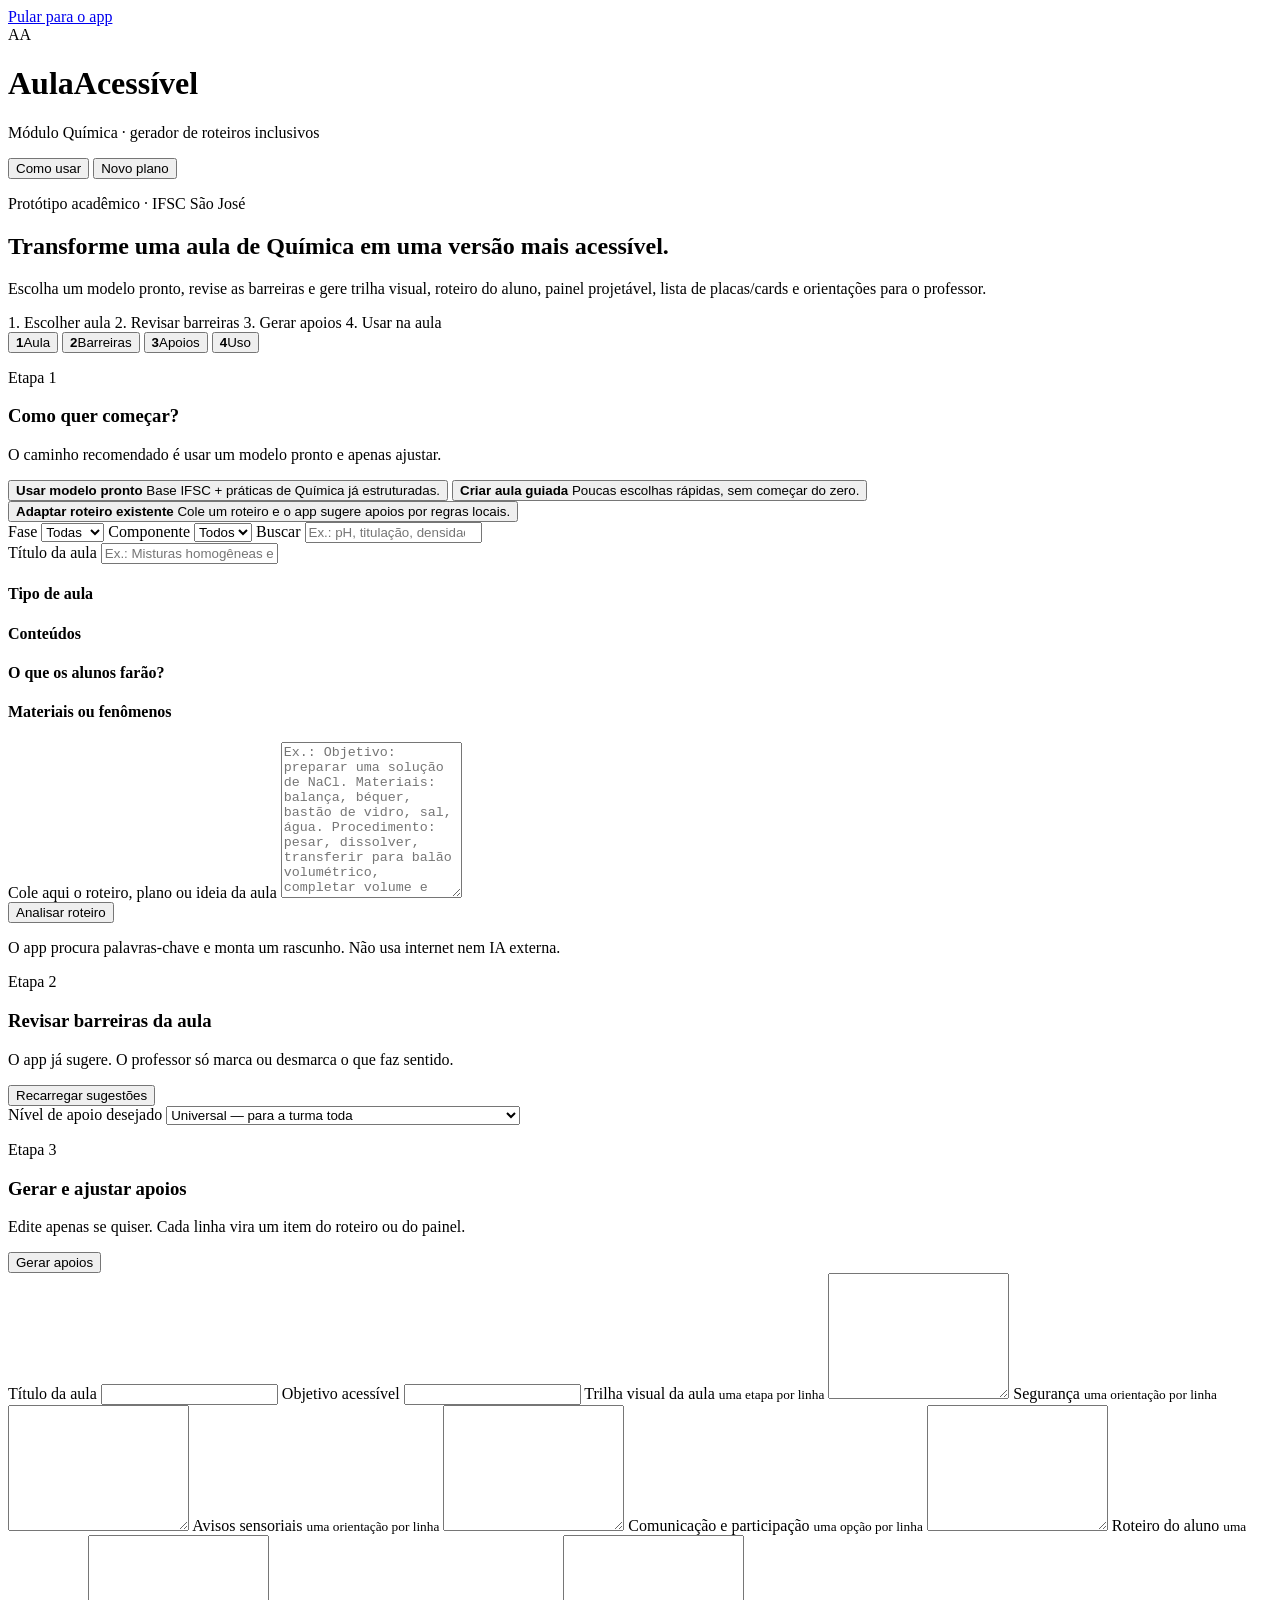
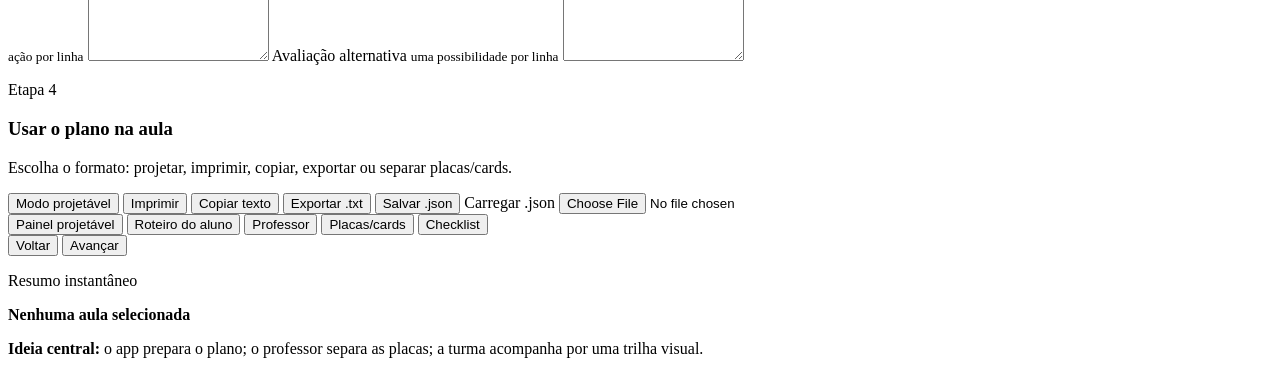
==== index.html @ d6852df8 "Add files via upload" ====
<!doctype html>
<html lang="pt-BR">
<head>
  <meta charset="utf-8" />
  <meta name="viewport" content="width=device-width, initial-scale=1" />
  <meta name="theme-color" content="#0f3d57" />
  <title>AulaAcessível — Módulo Química</title>
  <link rel="manifest" href="manifest.json" />
  <link rel="icon" href="assets/icon.svg" type="image/svg+xml" />
  <link rel="stylesheet" href="styles.css" />
</head>
<body>
  <a class="skip-link" href="#app">Pular para o app</a>
  <header class="topbar">
    <div class="brand">
      <div class="brand-mark" aria-hidden="true">AA</div>
      <div>
        <h1>AulaAcessível</h1>
        <p>Módulo Química · gerador de roteiros inclusivos</p>
      </div>
    </div>
    <div class="top-actions">
      <button class="ghost" id="btnHelp" type="button">Como usar</button>
      <button class="ghost" id="btnReset" type="button">Novo plano</button>
    </div>
  </header>

  <main id="app" class="app-shell">
    <section class="hero" aria-labelledby="hero-title">
      <div>
        <p class="eyebrow">Protótipo acadêmico · IFSC São José</p>
        <h2 id="hero-title">Transforme uma aula de Química em uma versão mais acessível.</h2>
        <p class="hero-text">Escolha um modelo pronto, revise as barreiras e gere trilha visual, roteiro do aluno, painel projetável, lista de placas/cards e orientações para o professor.</p>
      </div>
      <div class="hero-card" aria-label="Fluxo do app">
        <span>1. Escolher aula</span>
        <span>2. Revisar barreiras</span>
        <span>3. Gerar apoios</span>
        <span>4. Usar na aula</span>
      </div>
    </section>

    <nav class="steps" aria-label="Etapas do planejamento">
      <button class="step active" data-step="1" type="button"><b>1</b><span>Aula</span></button>
      <button class="step" data-step="2" type="button"><b>2</b><span>Barreiras</span></button>
      <button class="step" data-step="3" type="button"><b>3</b><span>Apoios</span></button>
      <button class="step" data-step="4" type="button"><b>4</b><span>Uso</span></button>
    </nav>

    <div class="workspace">
      <section class="stage-panel" aria-live="polite">
        <div class="stage visible" id="stage1">
          <div class="section-title">
            <div>
              <p class="eyebrow">Etapa 1</p>
              <h3>Como quer começar?</h3>
              <p>O caminho recomendado é usar um modelo pronto e apenas ajustar.</p>
            </div>
          </div>

          <div class="mode-grid" role="tablist" aria-label="Modos de criação">
            <button class="mode-card active" data-mode="model" type="button">
              <strong>Usar modelo pronto</strong>
              <span>Base IFSC + práticas de Química já estruturadas.</span>
            </button>
            <button class="mode-card" data-mode="guided" type="button">
              <strong>Criar aula guiada</strong>
              <span>Poucas escolhas rápidas, sem começar do zero.</span>
            </button>
            <button class="mode-card" data-mode="adapt" type="button">
              <strong>Adaptar roteiro existente</strong>
              <span>Cole um roteiro e o app sugere apoios por regras locais.</span>
            </button>
          </div>

          <div class="mode-panel show" id="mode-model">
            <div class="filters">
              <label>Fase
                <select id="filterPhase">
                  <option value="all">Todas</option>
                  <option value="1">Fase 1</option>
                  <option value="2">Fase 2</option>
                  <option value="3">Fase 3</option>
                  <option value="4">Fase 4</option>
                  <option value="5">Fase 5</option>
                  <option value="6">Fase 6</option>
                </select>
              </label>
              <label>Componente
                <select id="filterComponent">
                  <option value="all">Todos</option>
                </select>
              </label>
              <label>Buscar
                <input id="searchModel" type="search" placeholder="Ex.: pH, titulação, densidade..." />
              </label>
            </div>
            <div class="model-grid" id="modelGrid" aria-label="Modelos prontos"></div>
          </div>

          <div class="mode-panel" id="mode-guided">
            <div class="guided-layout">
              <label class="full">Título da aula
                <input id="guidedTitle" type="text" placeholder="Ex.: Misturas homogêneas e heterogêneas" />
              </label>
              <div>
                <h4>Tipo de aula</h4>
                <div class="chip-box" id="guidedTypes"></div>
              </div>
              <div>
                <h4>Conteúdos</h4>
                <div class="chip-box" id="guidedContents"></div>
              </div>
              <div>
                <h4>O que os alunos farão?</h4>
                <div class="chip-box" id="guidedActions"></div>
              </div>
              <div>
                <h4>Materiais ou fenômenos</h4>
                <div class="chip-box" id="guidedMaterials"></div>
              </div>
            </div>
          </div>

          <div class="mode-panel" id="mode-adapt">
            <label class="full">Cole aqui o roteiro, plano ou ideia da aula
              <textarea id="adaptText" rows="10" placeholder="Ex.: Objetivo: preparar uma solução de NaCl. Materiais: balança, béquer, bastão de vidro, sal, água. Procedimento: pesar, dissolver, transferir para balão volumétrico, completar volume e homogeneizar."></textarea>
            </label>
            <div class="adapt-actions">
              <button class="primary" id="btnAnalyzeText" type="button">Analisar roteiro</button>
              <p>O app procura palavras-chave e monta um rascunho. Não usa internet nem IA externa.</p>
            </div>
          </div>
        </div>

        <div class="stage" id="stage2">
          <div class="section-title">
            <div>
              <p class="eyebrow">Etapa 2</p>
              <h3>Revisar barreiras da aula</h3>
              <p>O app já sugere. O professor só marca ou desmarca o que faz sentido.</p>
            </div>
            <button class="ghost" id="btnAutoBarriers" type="button">Recarregar sugestões</button>
          </div>

          <div class="support-level">
            <label>Nível de apoio desejado
              <select id="supportLevel">
                <option value="universal">Universal — para a turma toda</option>
                <option value="moderado">Moderado — turma + alunos com necessidade de apoio</option>
                <option value="intenso">Intenso — mais previsibilidade e comunicação</option>
              </select>
            </label>
          </div>

          <div class="barrier-grid" id="barrierGrid"></div>
        </div>

        <div class="stage" id="stage3">
          <div class="section-title">
            <div>
              <p class="eyebrow">Etapa 3</p>
              <h3>Gerar e ajustar apoios</h3>
              <p>Edite apenas se quiser. Cada linha vira um item do roteiro ou do painel.</p>
            </div>
            <button class="primary" id="btnGenerate" type="button">Gerar apoios</button>
          </div>

          <div class="editor-grid">
            <label>Título da aula
              <input id="planTitle" type="text" />
            </label>
            <label>Objetivo acessível
              <input id="planGoal" type="text" />
            </label>
            <label>Trilha visual da aula <small>uma etapa por linha</small>
              <textarea id="editTrail" rows="8"></textarea>
            </label>
            <label>Segurança <small>uma orientação por linha</small>
              <textarea id="editSafety" rows="8"></textarea>
            </label>
            <label>Avisos sensoriais <small>uma orientação por linha</small>
              <textarea id="editSensory" rows="8"></textarea>
            </label>
            <label>Comunicação e participação <small>uma opção por linha</small>
              <textarea id="editCommunication" rows="8"></textarea>
            </label>
            <label>Roteiro do aluno <small>uma ação por linha</small>
              <textarea id="editStudent" rows="8"></textarea>
            </label>
            <label>Avaliação alternativa <small>uma possibilidade por linha</small>
              <textarea id="editAssessment" rows="8"></textarea>
            </label>
          </div>
        </div>

        <div class="stage" id="stage4">
          <div class="section-title">
            <div>
              <p class="eyebrow">Etapa 4</p>
              <h3>Usar o plano na aula</h3>
              <p>Escolha o formato: projetar, imprimir, copiar, exportar ou separar placas/cards.</p>
            </div>
          </div>

          <div class="use-actions">
            <button class="primary" id="btnProject" type="button">Modo projetável</button>
            <button class="ghost" id="btnPrint" type="button">Imprimir</button>
            <button class="ghost" id="btnCopy" type="button">Copiar texto</button>
            <button class="ghost" id="btnExportTxt" type="button">Exportar .txt</button>
            <button class="ghost" id="btnSaveJson" type="button">Salvar .json</button>
            <label class="file-label">Carregar .json
              <input id="loadJson" type="file" accept="application/json" />
            </label>
          </div>

          <div class="tabs" role="tablist" aria-label="Saídas do plano">
            <button class="tab active" data-tab="panel" type="button">Painel projetável</button>
            <button class="tab" data-tab="student" type="button">Roteiro do aluno</button>
            <button class="tab" data-tab="teacher" type="button">Professor</button>
            <button class="tab" data-tab="cards" type="button">Placas/cards</button>
            <button class="tab" data-tab="checklist" type="button">Checklist</button>
          </div>

          <article class="output" id="outputArea"></article>
        </div>

        <div class="nav-buttons">
          <button class="ghost" id="btnPrev" type="button">Voltar</button>
          <button class="primary" id="btnNext" type="button">Avançar</button>
        </div>
      </section>

      <aside class="summary-card" aria-label="Resumo do plano">
        <div class="summary-top">
          <p class="eyebrow">Resumo instantâneo</p>
          <strong id="summaryTitle">Nenhuma aula selecionada</strong>
        </div>
        <dl id="summaryList"></dl>
        <div class="mini-note">
          <b>Ideia central:</b> o app prepara o plano; o professor separa as placas; a turma acompanha por uma trilha visual.
        </div>
      </aside>
    </div>
  </main>

  <dialog id="helpDialog" class="help-dialog">
    <div class="dialog-head">
      <h3>Como usar em 2 minutos</h3>
      <button class="icon-btn" id="btnCloseHelp" type="button" aria-label="Fechar">×</button>
    </div>
    <ol class="help-list">
      <li><b>Escolha um modelo pronto.</b> Comece por uma aula da Biblioteca IFSC.</li>
      <li><b>Revise as barreiras.</b> O app já sugere; marque/desmarque.</li>
      <li><b>Gere apoios.</b> O app monta trilha, segurança, sensorial, comunicação e avaliação.</li>
      <li><b>Use na aula.</b> Projete o painel ou imprima. Separe apenas as placas/cards indicadas.</li>
    </ol>
    <p class="soft-box">Não é para o professor preencher tudo. É para escolher uma aula e revisar rapidamente.</p>
  </dialog>

  <dialog id="projectDialog" class="project-dialog">
    <div class="project-toolbar">
      <button class="ghost" id="btnPrevStage" type="button">Etapa anterior</button>
      <button class="primary" id="btnNextStage" type="button">Próxima etapa</button>
      <button class="ghost" id="btnCloseProject" type="button">Sair</button>
    </div>
    <div id="projectView" class="project-view"></div>
  </dialog>

  <div class="toast" id="toast" role="status" aria-live="polite"></div>

  <script src="app.js"></script>
</body>
</html>
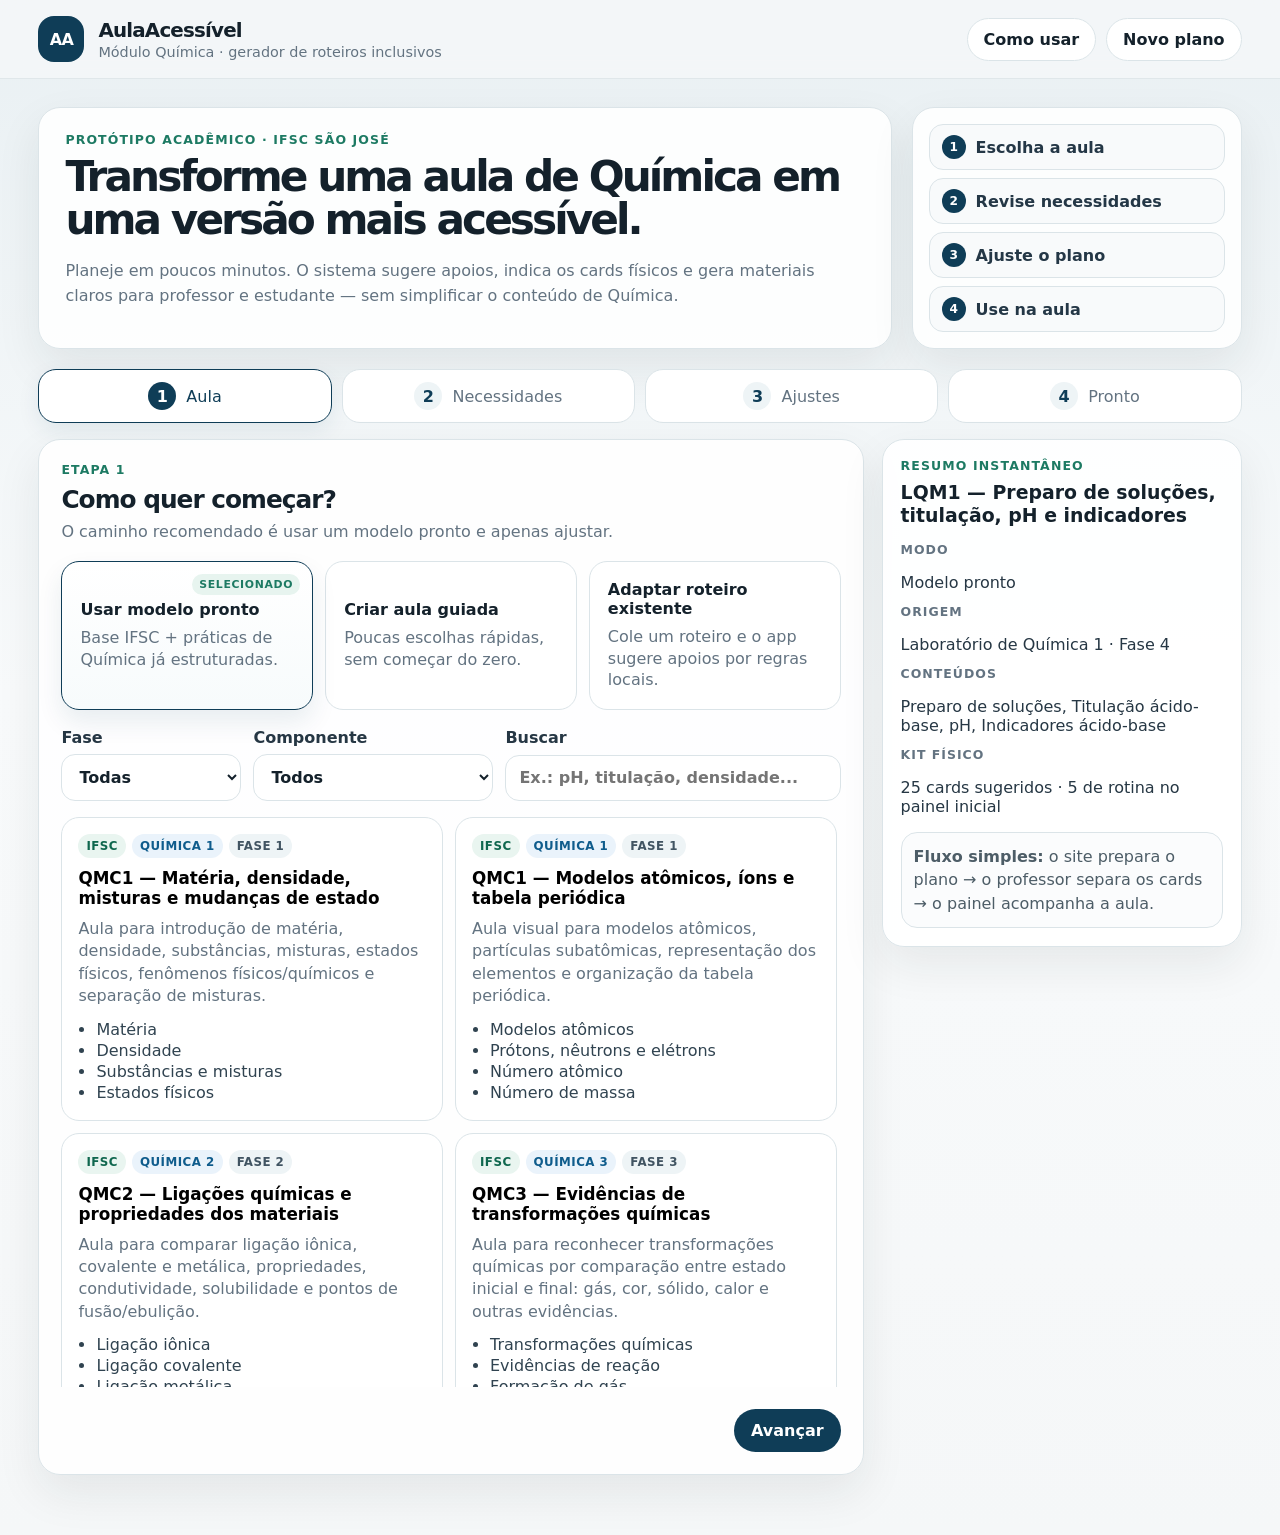
==== commit 656716bf: "Add files via upload" ====
--- a/index.html
+++ b/index.html
@@ -30,21 +30,21 @@
       <div>
         <p class="eyebrow">Protótipo acadêmico · IFSC São José</p>
         <h2 id="hero-title">Transforme uma aula de Química em uma versão mais acessível.</h2>
-        <p class="hero-text">Escolha um modelo pronto, revise as barreiras e gere trilha visual, roteiro do aluno, painel projetável, lista de placas/cards e orientações para o professor.</p>
+        <p class="hero-text">Planeje em poucos minutos. O sistema sugere apoios, indica os cards físicos e gera materiais claros para professor e estudante — sem simplificar o conteúdo de Química.</p>
       </div>
       <div class="hero-card" aria-label="Fluxo do app">
-        <span>1. Escolher aula</span>
-        <span>2. Revisar barreiras</span>
-        <span>3. Gerar apoios</span>
-        <span>4. Usar na aula</span>
+        <span><b>1</b> Escolha a aula</span>
+        <span><b>2</b> Revise necessidades</span>
+        <span><b>3</b> Ajuste o plano</span>
+        <span><b>4</b> Use na aula</span>
       </div>
     </section>
 
     <nav class="steps" aria-label="Etapas do planejamento">
       <button class="step active" data-step="1" type="button"><b>1</b><span>Aula</span></button>
-      <button class="step" data-step="2" type="button"><b>2</b><span>Barreiras</span></button>
-      <button class="step" data-step="3" type="button"><b>3</b><span>Apoios</span></button>
-      <button class="step" data-step="4" type="button"><b>4</b><span>Uso</span></button>
+      <button class="step" data-step="2" type="button"><b>2</b><span>Necessidades</span></button>
+      <button class="step" data-step="3" type="button"><b>3</b><span>Ajustes</span></button>
+      <button class="step" data-step="4" type="button"><b>4</b><span>Pronto</span></button>
     </nav>
 
     <div class="workspace">
@@ -137,8 +137,8 @@
           <div class="section-title">
             <div>
               <p class="eyebrow">Etapa 2</p>
-              <h3>Revisar barreiras da aula</h3>
-              <p>O app já sugere. O professor só marca ou desmarca o que faz sentido.</p>
+              <h3>O que pode dificultar esta aula?</h3>
+              <p>As sugestões já vêm marcadas. Revise somente o que fizer sentido para sua turma.</p>
             </div>
             <button class="ghost" id="btnAutoBarriers" type="button">Recarregar sugestões</button>
           </div>
@@ -160,37 +160,51 @@
           <div class="section-title">
             <div>
               <p class="eyebrow">Etapa 3</p>
-              <h3>Gerar e ajustar apoios</h3>
-              <p>Edite apenas se quiser. Cada linha vira um item do roteiro ou do painel.</p>
+              <h3>Revise o plano gerado</h3>
+              <p>O essencial já está pronto. Abra apenas as partes que quiser modificar.</p>
             </div>
             <button class="primary" id="btnGenerate" type="button">Gerar apoios</button>
           </div>
 
-          <div class="editor-grid">
+          <div class="editor-core">
             <label>Título da aula
               <input id="planTitle" type="text" />
             </label>
-            <label>Objetivo acessível
+            <label>Objetivo de aprendizagem
               <input id="planGoal" type="text" />
             </label>
-            <label>Trilha visual da aula <small>uma etapa por linha</small>
-              <textarea id="editTrail" rows="8"></textarea>
-            </label>
-            <label>Segurança <small>uma orientação por linha</small>
-              <textarea id="editSafety" rows="8"></textarea>
-            </label>
-            <label>Avisos sensoriais <small>uma orientação por linha</small>
-              <textarea id="editSensory" rows="8"></textarea>
-            </label>
-            <label>Comunicação e participação <small>uma opção por linha</small>
-              <textarea id="editCommunication" rows="8"></textarea>
-            </label>
-            <label>Roteiro do aluno <small>uma ação por linha</small>
-              <textarea id="editStudent" rows="8"></textarea>
-            </label>
-            <label>Avaliação alternativa <small>uma possibilidade por linha</small>
-              <textarea id="editAssessment" rows="8"></textarea>
-            </label>
+          </div>
+
+          <div class="edit-section featured-edit">
+            <div class="edit-head">
+              <div>
+                <span class="edit-kicker">Principal</span>
+                <h4>Trilha visual da aula</h4>
+                <p>Uma etapa por linha. O painel físico mostra até 5 cards por vez; os próximos entram conforme a aula avança.</p>
+              </div>
+            </div>
+            <textarea id="editTrail" rows="7"></textarea>
+          </div>
+
+          <div class="edit-accordions">
+            <details open>
+              <summary><span>Segurança e avisos sensoriais</span><small>ajuste se necessário</small></summary>
+              <div class="editor-grid compact-editors">
+                <label>Segurança <small>uma orientação por linha</small><textarea id="editSafety" rows="6"></textarea></label>
+                <label>Avisos sensoriais <small>uma orientação por linha</small><textarea id="editSensory" rows="6"></textarea></label>
+              </div>
+            </details>
+            <details>
+              <summary><span>Comunicação e participação</span><small>opções acessíveis</small></summary>
+              <label class="detail-field">Comunicação <small>uma opção por linha</small><textarea id="editCommunication" rows="6"></textarea></label>
+            </details>
+            <details>
+              <summary><span>Material do aluno e avaliação</span><small>para impressão</small></summary>
+              <div class="editor-grid compact-editors">
+                <label>Roteiro do aluno <small>uma ação por linha</small><textarea id="editStudent" rows="7"></textarea></label>
+                <label>Avaliação alternativa <small>uma possibilidade por linha</small><textarea id="editAssessment" rows="7"></textarea></label>
+              </div>
+            </details>
           </div>
         </div>
 
@@ -198,27 +212,33 @@
           <div class="section-title">
             <div>
               <p class="eyebrow">Etapa 4</p>
-              <h3>Usar o plano na aula</h3>
-              <p>Escolha o formato: projetar, imprimir, copiar, exportar ou separar placas/cards.</p>
-            </div>
-          </div>
-
-          <div class="use-actions">
-            <button class="primary" id="btnProject" type="button">Modo projetável</button>
-            <button class="ghost" id="btnPrint" type="button">Imprimir</button>
-            <button class="ghost" id="btnCopy" type="button">Copiar texto</button>
-            <button class="ghost" id="btnExportTxt" type="button">Exportar .txt</button>
-            <button class="ghost" id="btnSaveJson" type="button">Salvar .json</button>
-            <label class="file-label">Carregar .json
-              <input id="loadJson" type="file" accept="application/json" />
-            </label>
-          </div>
+              <h3>Plano pronto para usar</h3>
+              <p>Projete, imprima o material do aluno ou confira exatamente quais cards físicos separar.</p>
+            </div>
+          </div>
+
+          <div class="use-actions main-use-actions">
+            <button class="primary" id="btnProject" type="button">Projetar para a turma</button>
+            <button class="student-action" id="btnPrintStudent" type="button">Imprimir roteiro do aluno</button>
+            <button class="ghost" id="btnPrint" type="button">Imprimir tela atual</button>
+          </div>
+          <details class="secondary-actions">
+            <summary>Salvar, copiar ou carregar plano</summary>
+            <div class="use-actions">
+              <button class="ghost" id="btnCopy" type="button">Copiar texto</button>
+              <button class="ghost" id="btnExportTxt" type="button">Exportar .txt</button>
+              <button class="ghost" id="btnSaveJson" type="button">Salvar .json</button>
+              <label class="file-label">Carregar .json
+                <input id="loadJson" type="file" accept="application/json" />
+              </label>
+            </div>
+          </details>
 
           <div class="tabs" role="tablist" aria-label="Saídas do plano">
-            <button class="tab active" data-tab="panel" type="button">Painel projetável</button>
-            <button class="tab" data-tab="student" type="button">Roteiro do aluno</button>
+            <button class="tab active" data-tab="panel" type="button">Visão da aula</button>
+            <button class="tab" data-tab="cards" type="button">Kit físico</button>
+            <button class="tab" data-tab="student" type="button">Aluno</button>
             <button class="tab" data-tab="teacher" type="button">Professor</button>
-            <button class="tab" data-tab="cards" type="button">Placas/cards</button>
             <button class="tab" data-tab="checklist" type="button">Checklist</button>
           </div>
 
@@ -238,7 +258,7 @@
         </div>
         <dl id="summaryList"></dl>
         <div class="mini-note">
-          <b>Ideia central:</b> o app prepara o plano; o professor separa as placas; a turma acompanha por uma trilha visual.
+          <b>Fluxo simples:</b> o site prepara o plano → o professor separa os cards → o painel acompanha a aula.
         </div>
       </aside>
     </div>
@@ -250,12 +270,12 @@
       <button class="icon-btn" id="btnCloseHelp" type="button" aria-label="Fechar">×</button>
     </div>
     <ol class="help-list">
-      <li><b>Escolha um modelo pronto.</b> Comece por uma aula da Biblioteca IFSC.</li>
-      <li><b>Revise as barreiras.</b> O app já sugere; marque/desmarque.</li>
-      <li><b>Gere apoios.</b> O app monta trilha, segurança, sensorial, comunicação e avaliação.</li>
-      <li><b>Use na aula.</b> Projete o painel ou imprima. Separe apenas as placas/cards indicadas.</li>
+      <li><b>Escolha a aula.</b> Um modelo pronto é o caminho mais rápido.</li>
+      <li><b>Revise as necessidades.</b> As sugestões já aparecem selecionadas; altere somente o necessário.</li>
+      <li><b>Confira o plano.</b> A trilha, segurança, avisos sensoriais, comunicação e avaliação já vêm organizados.</li>
+      <li><b>Use na aula.</b> Separe os cards indicados. Mostre até 5 etapas por vez e substitua as concluídas conforme a aula avança.</li>
     </ol>
-    <p class="soft-box">Não é para o professor preencher tudo. É para escolher uma aula e revisar rapidamente.</p>
+    <p class="soft-box"><b>Regra do projeto:</b> o professor não precisa preencher tudo. O sistema deve economizar tempo, reduzir decisões e mostrar somente o necessário.</p>
   </dialog>
 
   <dialog id="projectDialog" class="project-dialog">
--- a/styles.css
+++ b/styles.css
@@ -0,0 +1,237 @@
+:root{
+  --bg:#f5f7f8;
+  --surface:#ffffff;
+  --surface-2:#eef4f6;
+  --ink:#14212b;
+  --muted:#637381;
+  --line:#dbe4e8;
+  --primary:#0f3d57;
+  --primary-2:#16637f;
+  --accent:#1d7a63;
+  --warning:#b26b00;
+  --danger:#b83b2d;
+  --blue:#0f5c8c;
+  --green:#117a55;
+  --yellow:#a56a00;
+  --red:#a63a2c;
+  --gray:#52616b;
+  --shadow:0 18px 45px rgba(20,33,43,.08);
+  --radius:22px;
+  --radius-sm:14px;
+  --focus:0 0 0 4px rgba(29,122,99,.22);
+}
+*{box-sizing:border-box}
+html{scroll-behavior:smooth}
+body{
+  margin:0;
+  font-family:Inter, ui-sans-serif, system-ui, -apple-system, BlinkMacSystemFont, "Segoe UI", sans-serif;
+  color:var(--ink);
+  background:linear-gradient(180deg,#e9f0f3 0,#f8fafb 45%,#f5f7f8 100%);
+  min-height:100vh;
+}
+button,input,select,textarea{font:inherit}
+button{cursor:pointer}
+button:focus-visible,input:focus-visible,select:focus-visible,textarea:focus-visible{outline:none;box-shadow:var(--focus)}
+.skip-link{position:absolute;left:-999px;top:10px;background:#fff;padding:10px;border-radius:8px;z-index:20}
+.skip-link:focus{left:10px}
+.topbar{
+  position:sticky;top:0;z-index:10;
+  display:flex;justify-content:space-between;align-items:center;gap:16px;
+  padding:16px clamp(16px,3vw,42px);
+  background:rgba(245,247,248,.86);
+  backdrop-filter: blur(14px);
+  border-bottom:1px solid rgba(219,228,232,.8);
+}
+.brand{display:flex;align-items:center;gap:14px}
+.brand-mark{
+  width:46px;height:46px;border-radius:16px;background:var(--primary);color:white;
+  display:grid;place-items:center;font-weight:800;letter-spacing:-.04em;
+}
+.brand h1{font-size:1.24rem;margin:0;letter-spacing:-.04em}
+.brand p{margin:2px 0 0;color:var(--muted);font-size:.9rem}.top-actions{display:flex;gap:10px;flex-wrap:wrap}
+.app-shell{width:min(1480px,100%);margin:0 auto;padding:24px clamp(14px,3vw,42px) 60px}
+.hero{
+  display:grid;grid-template-columns:minmax(0,1fr) 360px;gap:20px;align-items:stretch;
+  margin:8px 0 20px;
+}
+.hero>div:first-child,.hero-card,.stage-panel,.summary-card{
+  background:rgba(255,255,255,.9);border:1px solid var(--line);border-radius:var(--radius);box-shadow:var(--shadow);
+}
+.hero>div:first-child{padding:28px}
+.eyebrow{margin:0 0 8px;color:var(--accent);font-size:.78rem;text-transform:uppercase;font-weight:800;letter-spacing:.09em}
+.hero h2{margin:0;font-size:clamp(1.8rem,4vw,3.35rem);line-height:.98;letter-spacing:-.07em;max-width:900px}
+.hero-text{margin:18px 0 0;max-width:780px;color:var(--muted);font-size:1.05rem;line-height:1.55}
+.hero-card{padding:20px;display:grid;gap:10px;align-content:center}
+.hero-card span{border:1px solid var(--line);background:var(--surface-2);padding:12px 14px;border-radius:14px;font-weight:750;color:#243746}
+.steps{display:grid;grid-template-columns:repeat(4,1fr);gap:10px;margin:0 0 16px}
+.step{border:1px solid var(--line);background:var(--surface);border-radius:18px;padding:12px;display:flex;align-items:center;justify-content:center;gap:10px;color:var(--muted)}
+.step b{width:28px;height:28px;border-radius:50%;display:grid;place-items:center;background:var(--surface-2);color:var(--primary)}
+.step.active{border-color:var(--primary);color:var(--primary);box-shadow:0 8px 22px rgba(15,61,87,.08)}
+.step.active b{background:var(--primary);color:#fff}
+.workspace{display:grid;grid-template-columns:minmax(0,1fr) 360px;gap:18px;align-items:start}
+.stage-panel{padding:22px;min-height:650px}
+.stage{display:none;animation:fadeIn .18s ease-out}.stage.visible{display:block}@keyframes fadeIn{from{opacity:.4;transform:translateY(4px)}to{opacity:1;transform:none}}
+.section-title{display:flex;justify-content:space-between;gap:16px;align-items:flex-start;margin-bottom:18px}
+.section-title h3{margin:0;font-size:1.55rem;letter-spacing:-.04em}.section-title p:not(.eyebrow){margin:6px 0 0;color:var(--muted);line-height:1.45}
+.primary,.ghost,.file-label{
+  border:1px solid transparent;border-radius:999px;padding:11px 16px;font-weight:800;display:inline-flex;align-items:center;gap:8px;justify-content:center;white-space:nowrap;
+}
+.primary{background:var(--primary);color:#fff}.primary:hover{background:var(--primary-2)}
+.ghost,.file-label{background:var(--surface);border-color:var(--line);color:var(--ink)}.ghost:hover,.file-label:hover{border-color:#b9cad1;background:#f9fbfc}
+.icon-btn{width:38px;height:38px;border-radius:50%;border:1px solid var(--line);background:#fff;font-size:1.4rem}
+.mode-grid{display:grid;grid-template-columns:repeat(3,1fr);gap:12px;margin-bottom:18px}
+.mode-card{text-align:left;border:1px solid var(--line);background:#fff;border-radius:18px;padding:18px;min-height:120px;color:var(--ink)}
+.mode-card strong{display:block;font-size:1rem;margin-bottom:8px}.mode-card span{color:var(--muted);line-height:1.35}.mode-card.active{border-color:var(--primary);box-shadow:0 12px 26px rgba(15,61,87,.09)}
+.mode-panel{display:none}.mode-panel.show{display:block}
+.filters{display:grid;grid-template-columns:180px 240px minmax(220px,1fr);gap:12px;margin-bottom:16px}
+label{display:grid;gap:7px;font-weight:800;color:#263744} label small{font-weight:650;color:var(--muted)}
+input,select,textarea{width:100%;border:1px solid var(--line);border-radius:14px;padding:12px 13px;background:#fff;color:var(--ink)}
+textarea{resize:vertical;line-height:1.5}.full{grid-column:1/-1}
+.model-grid{display:grid;grid-template-columns:repeat(2,minmax(0,1fr));gap:12px;max-height:570px;overflow:auto;padding-right:4px}
+.model-card{border:1px solid var(--line);background:#fff;border-radius:18px;padding:16px;text-align:left;display:grid;gap:10px}
+.model-card:hover{border-color:#aec3cc}.model-card.selected{border-color:var(--accent);box-shadow:0 10px 26px rgba(29,122,99,.12)}
+.badges{display:flex;gap:6px;flex-wrap:wrap}.badge{font-size:.74rem;font-weight:850;text-transform:uppercase;letter-spacing:.04em;border-radius:999px;padding:5px 8px;background:var(--surface-2);color:#415462}.badge.ifsc{background:#e9f5f0;color:#0f674e}.badge.lab{background:#fff4df;color:#8a5400}.badge.qmc{background:#eaf3fb;color:#0f5c8c}
+.model-card h4{margin:0;font-size:1.05rem}.model-card p{margin:0;color:var(--muted);line-height:1.4}.model-card ul{margin:0;padding-left:18px;color:#304350}.model-card li{margin:2px 0}
+.guided-layout{display:grid;grid-template-columns:repeat(2,minmax(0,1fr));gap:18px}.guided-layout h4{margin:0 0 10px}
+.chip-box{display:flex;flex-wrap:wrap;gap:8px}.chip{border:1px solid var(--line);background:#fff;border-radius:999px;padding:9px 12px;font-weight:760;color:#243746}.chip.selected{background:#e7f4ef;border-color:#83b7a6;color:#0f674e}.chip.small{font-size:.86rem;padding:7px 10px}
+.adapt-actions{display:flex;gap:12px;align-items:center;margin-top:10px}.adapt-actions p{margin:0;color:var(--muted)}
+.support-level{max-width:540px;margin-bottom:18px}.barrier-grid{display:grid;grid-template-columns:repeat(2,minmax(0,1fr));gap:14px}.barrier-group{border:1px solid var(--line);border-radius:18px;background:#fff;padding:16px}.barrier-group h4{margin:0 0 12px}.barrier-group .chip-box{max-height:250px;overflow:auto;padding-right:3px}.barrier-group.cognitivas h4{color:var(--blue)}.barrier-group.sensoriais h4{color:var(--yellow)}.barrier-group.comunicacionais h4{color:var(--green)}.barrier-group.seguranca h4{color:var(--red)}
+.editor-grid{display:grid;grid-template-columns:repeat(2,minmax(0,1fr));gap:14px}.editor-grid label{background:#fff;border:1px solid var(--line);border-radius:18px;padding:14px}
+.use-actions{display:flex;gap:9px;flex-wrap:wrap;margin-bottom:14px}.file-label input{display:none}.tabs{display:flex;gap:8px;flex-wrap:wrap;border-bottom:1px solid var(--line);margin-bottom:16px}.tab{border:0;background:transparent;padding:12px 13px;font-weight:850;color:var(--muted);border-bottom:3px solid transparent}.tab.active{color:var(--primary);border-bottom-color:var(--primary)}
+.output{background:#fff;border:1px solid var(--line);border-radius:18px;padding:20px;min-height:460px}.output h2,.output h3{letter-spacing:-.04em}.output h2{font-size:2rem;margin:0 0 12px}.output h3{margin:22px 0 10px}.output p{line-height:1.55}.output-grid{display:grid;grid-template-columns:repeat(2,minmax(0,1fr));gap:14px}.output-box{border:1px solid var(--line);background:#fbfcfd;border-radius:16px;padding:14px}.output-box h4{margin:0 0 8px}.output ul,.output ol{padding-left:20px}.output li{margin:7px 0}.timeline{display:flex;gap:8px;flex-wrap:wrap;margin:14px 0}.timeline-step{position:relative;border:1px solid var(--line);border-radius:15px;padding:12px 12px;min-width:120px;background:#fff;font-weight:800}.timeline-step.current{border-color:var(--primary);background:#eef7fb}.timeline-step.done{background:#edf7f1;color:#0f674e}.timeline-step .label{display:block;font-size:.8rem;color:var(--muted);font-weight:750}.marker{display:inline-block;border-radius:999px;background:var(--primary);color:#fff;font-size:.72rem;padding:4px 7px;margin-bottom:6px}.source-note{margin-top:18px;border-top:1px solid var(--line);padding-top:12px;color:var(--muted);font-size:.9rem}.print-card{border:1px solid var(--line);border-radius:14px;padding:12px;margin:8px 0;background:#fff}.category-title{font-weight:900;text-transform:uppercase;letter-spacing:.07em;font-size:.78rem;color:var(--muted)}
+.nav-buttons{display:flex;justify-content:space-between;margin-top:22px;gap:10px}.summary-card{position:sticky;top:96px;padding:18px}.summary-top strong{display:block;font-size:1.18rem;line-height:1.2}.summary-card dl{display:grid;gap:12px;margin:16px 0}.summary-card dt{font-size:.78rem;text-transform:uppercase;letter-spacing:.08em;color:var(--muted);font-weight:850}.summary-card dd{margin:4px 0 0;color:#263744}.mini-note{border:1px solid var(--line);border-radius:16px;padding:12px;background:#fbfcfd;color:#4d5d67;line-height:1.45}.help-dialog,.project-dialog{border:0;border-radius:24px;box-shadow:0 28px 80px rgba(20,33,43,.22);padding:0}.help-dialog{max-width:620px;width:calc(100% - 28px)}.dialog-head{display:flex;justify-content:space-between;align-items:center;padding:18px 20px;border-bottom:1px solid var(--line)}.dialog-head h3{margin:0}.help-list{padding:8px 30px 4px 42px}.help-list li{margin:12px 0;line-height:1.45}.soft-box{margin:16px 20px 20px;border-radius:16px;background:#eef7fb;padding:14px;color:#284858}.project-dialog{width:min(1180px,96vw);height:min(850px,94vh);background:#f8fafb}.project-toolbar{display:flex;gap:8px;justify-content:flex-end;padding:14px;border-bottom:1px solid var(--line);background:#fff;position:sticky;top:0;z-index:2}.project-view{padding:28px}.project-slide{background:#fff;border:1px solid var(--line);border-radius:24px;padding:34px;min-height:620px}.project-slide h2{font-size:clamp(2rem,4vw,4rem);line-height:1;margin:0 0 18px;letter-spacing:-.07em}.project-slide .timeline-step{font-size:1.05rem}.project-grid{display:grid;grid-template-columns:2fr 1fr;gap:18px}.project-side{display:grid;gap:14px}.toast{position:fixed;right:20px;bottom:20px;background:#14212b;color:#fff;padding:12px 16px;border-radius:999px;opacity:0;transform:translateY(10px);transition:.2s;z-index:50}.toast.show{opacity:1;transform:none}
+@media (max-width:1100px){.hero,.workspace{grid-template-columns:1fr}.summary-card{position:static}.hero-card{grid-template-columns:repeat(2,1fr)}.filters{grid-template-columns:1fr 1fr}.model-grid{grid-template-columns:1fr}.project-grid{grid-template-columns:1fr}}
+@media (max-width:720px){.topbar{align-items:flex-start}.brand p{display:none}.top-actions{justify-content:flex-end}.hero>div:first-child{padding:20px}.hero-card{grid-template-columns:1fr}.steps{grid-template-columns:repeat(4,1fr);gap:6px}.step{padding:8px 4px;flex-direction:column}.step span{font-size:.78rem}.stage-panel{padding:14px;border-radius:18px}.mode-grid,.guided-layout,.barrier-grid,.editor-grid,.output-grid,.filters{grid-template-columns:1fr}.section-title{display:block}.section-title button{margin-top:12px}.output{padding:14px}.timeline-step{min-width:100%;}.project-slide{padding:18px;min-height:auto}.project-toolbar{justify-content:flex-start;overflow:auto}.use-actions{display:grid;grid-template-columns:1fr 1fr}.primary,.ghost,.file-label{white-space:normal}.brand-mark{width:40px;height:40px}.brand h1{font-size:1.08rem}}
+@media print{body{background:#fff}.topbar,.hero,.steps,.summary-card,.nav-buttons,.use-actions,.tabs,.section-title,.project-toolbar{display:none!important}.app-shell{padding:0}.workspace{display:block}.stage-panel{box-shadow:none;border:0;padding:0}.stage{display:none!important}.stage#stage4{display:block!important}.output{border:0;padding:0}.output-box,.timeline-step,.print-card{break-inside:avoid}}
+@media (prefers-reduced-motion:reduce){*{animation:none!important;transition:none!important;scroll-behavior:auto!important}}
+
+/* ===== AulaAcessível · refinamentos de usabilidade do protótipo ===== */
+:root{
+  --routine:#2f6db3;
+  --safety:#d96c1a;
+  --sensory:#b88900;
+  --communication:#2e8b57;
+  --petrol:#1b5e6a;
+}
+.hero{grid-template-columns:minmax(0,1fr) 330px;margin-top:4px}
+.hero>div:first-child{padding:24px 26px}
+.hero h2{font-size:clamp(1.8rem,3.3vw,2.8rem);line-height:1.02;max-width:820px}
+.hero-text{font-size:1rem;max-width:850px}
+.hero-card{padding:16px;gap:8px}
+.hero-card span{display:flex;align-items:center;gap:10px;background:#f8fafb;padding:10px 12px}
+.hero-card span b{width:24px;height:24px;display:grid;place-items:center;border-radius:50%;background:var(--primary);color:#fff;font-size:.76rem;flex:0 0 auto}
+.mode-card{transition:border-color .15s ease,box-shadow .15s ease,transform .15s ease}
+.mode-card:hover{transform:translateY(-1px);border-color:#b8cbd3}
+.mode-card.active{background:linear-gradient(180deg,#fff,#f7fbfc);position:relative}
+.mode-card.active::after{content:'Selecionado';position:absolute;top:12px;right:12px;font-size:.68rem;font-weight:850;text-transform:uppercase;letter-spacing:.06em;color:var(--accent);background:#e7f4ef;padding:4px 7px;border-radius:999px}
+
+.barrier-group{position:relative}
+.barrier-group h4{display:flex;align-items:center;justify-content:space-between;gap:8px}
+.barrier-count{font-size:.68rem;letter-spacing:.02em;text-transform:none;font-weight:800;color:var(--muted);background:var(--surface-2);border-radius:999px;padding:5px 8px;white-space:nowrap}
+.barrier-hint{margin:-5px 0 12px;font-size:.8rem;color:var(--muted);font-weight:600}
+.barrier-group.cognitivas{border-top:4px solid var(--routine)}
+.barrier-group.sensoriais{border-top:4px solid var(--sensory)}
+.barrier-group.comunicacionais{border-top:4px solid var(--communication)}
+.barrier-group.seguranca{border-top:4px solid var(--safety)}
+
+.editor-core{display:grid;grid-template-columns:1fr 1.35fr;gap:14px;margin-bottom:14px}
+.editor-core label,.edit-section,.edit-accordions details{background:#fff;border:1px solid var(--line);border-radius:18px}
+.editor-core label{padding:14px}
+.edit-section{padding:16px;margin-bottom:14px}
+.featured-edit{border-left:4px solid var(--routine)}
+.edit-head{display:flex;justify-content:space-between;gap:12px;margin-bottom:10px}
+.edit-head h4{margin:3px 0 3px;font-size:1.05rem}
+.edit-head p{margin:0;color:var(--muted);font-size:.9rem;line-height:1.4}
+.edit-kicker{font-size:.7rem;text-transform:uppercase;letter-spacing:.08em;font-weight:900;color:var(--routine)}
+.edit-accordions{display:grid;gap:10px}
+.edit-accordions details{overflow:hidden}
+.edit-accordions summary,.secondary-actions summary{cursor:pointer;list-style:none;display:flex;align-items:center;justify-content:space-between;gap:14px;padding:14px 16px;font-weight:850}
+.edit-accordions summary::-webkit-details-marker,.secondary-actions summary::-webkit-details-marker{display:none}
+.edit-accordions summary::after,.secondary-actions summary::after{content:'+';font-size:1.2rem;color:var(--muted)}
+.edit-accordions details[open] summary::after,.secondary-actions[open] summary::after{content:'−'}
+.edit-accordions summary small{color:var(--muted);font-weight:650}
+.compact-editors{padding:0 14px 14px}
+.detail-field{margin:0 14px 14px;padding:14px;background:#fbfcfd;border:1px solid var(--line);border-radius:14px}
+
+.student-action{border:1px solid #a7d0c0;border-radius:999px;padding:11px 16px;font-weight:850;background:#e9f5f0;color:#0f674e}
+.student-action:hover{background:#dff1e9}
+.main-use-actions{margin-bottom:8px}
+.secondary-actions{margin:0 0 18px;border:1px solid var(--line);border-radius:16px;background:#fbfcfd}
+.secondary-actions summary{padding:10px 14px;font-size:.86rem;color:var(--muted)}
+.secondary-actions .use-actions{padding:0 12px 12px;margin:0}
+
+.output-intro{display:flex;justify-content:space-between;gap:20px;align-items:flex-start;margin-bottom:6px}
+.output-kicker,.student-brand{font-size:.72rem;text-transform:uppercase;letter-spacing:.09em;font-weight:900;color:var(--petrol)}
+.auto-save{font-size:.76rem;color:#0f674e;background:#e9f5f0;border-radius:999px;padding:7px 10px;white-space:nowrap}
+.timeline-meta{font-size:.82rem;color:var(--muted);margin:8px 0 4px}
+.category-grid .output-box,.kit-grid .output-box{position:relative;overflow:hidden}
+.safety-box{border-top:4px solid var(--safety)}
+.sensory-box{border-top:4px solid var(--sensory)}
+.communication-box{border-top:4px solid var(--communication)}
+.marker-box{border-top:4px solid var(--gray)}
+.current-focus{border:2px solid var(--routine);background:#f6f9fe}
+
+.physical-rule{border:1px solid #bcd0da;background:#f2f7f9;border-radius:16px;padding:14px 16px;line-height:1.45;margin:14px 0 18px}
+.coded-card-list{list-style:none!important;padding:0!important;margin:8px 0!important;display:grid;gap:8px}
+.coded-card-list li{display:flex;align-items:center;gap:10px;margin:0!important;padding:8px 9px;border:1px solid var(--line);border-radius:12px;background:#fff}
+.card-code{min-width:45px;text-align:center;font-size:.72rem;font-weight:950;letter-spacing:.04em;border-radius:9px;padding:6px 7px;background:#eaf3fb;color:#0f5c8c}
+.safety-box .card-code{background:#fff0e6;color:#a84e0b}
+.sensory-box .card-code{background:#fff8d9;color:#7b5a00}
+.communication-box .card-code{background:#e9f5f0;color:#176c4d}
+.card-code.neutral{background:#edf0f2;color:#4d5d67}
+.card-pills{display:flex;gap:9px;flex-wrap:wrap;margin:8px 0 14px}
+.card-pill{display:inline-flex;align-items:center;gap:8px;border:1px solid #b9cdea;background:#f7faff;border-radius:13px;padding:10px 12px;font-weight:800}
+.card-pill b{font-size:.72rem;background:var(--routine);color:#fff;border-radius:8px;padding:5px 6px;letter-spacing:.03em}
+.box-note,.empty-note{color:var(--muted);font-size:.85rem;line-height:1.4}
+.panel-title-note{margin-top:16px;border:1px dashed #aac0c9;border-radius:14px;padding:12px 14px;background:#fbfcfd}
+.panel-title-note span{color:var(--muted)}
+
+/* Roteiro do aluno: informação funcional, sem decoração desnecessária */
+.student-sheet{max-width:900px;margin:0 auto;color:#1f2d36}
+.student-header{display:grid;grid-template-columns:1fr auto;gap:18px;align-items:end;padding-bottom:14px;border-bottom:2px solid #d8e3e7}
+.student-header h2{font-size:1.7rem!important;line-height:1.12;margin:5px 0 8px!important}
+.student-goal{margin:0!important;color:#455863}
+.student-name{font-size:.9rem;white-space:nowrap}
+.student-sheet>h3,.student-record h3{font-size:1.08rem;letter-spacing:-.02em;margin:18px 0 10px}
+.student-steps{list-style:none;padding:0!important;margin:0;display:grid;grid-template-columns:1fr 1fr;gap:9px}
+.student-steps li{display:grid;grid-template-columns:38px 1fr 28px;align-items:center;gap:10px;border:1px solid #dbe4e8;border-radius:14px;padding:10px 12px;margin:0!important;break-inside:avoid}
+.step-icon{width:34px;height:34px;display:grid;place-items:center;border-radius:10px;background:#eef5f7;color:var(--petrol)}
+.step-icon svg{width:22px;height:22px;fill:none;stroke:currentColor;stroke-width:1.8;stroke-linecap:round;stroke-linejoin:round}
+.student-steps li span:nth-child(2){font-weight:800;line-height:1.25}
+.student-steps small{display:block;color:var(--muted);font-size:.68rem;text-transform:uppercase;letter-spacing:.05em;margin-bottom:2px}
+.step-check{font-size:1.35rem;color:#6d7d86;text-align:right}
+.student-info-grid{display:grid;grid-template-columns:repeat(3,1fr);gap:10px;margin-top:16px}
+.student-info{border:1px solid var(--line);border-radius:14px;padding:12px;break-inside:avoid}
+.student-info h4{margin:0 0 7px;font-size:.88rem}
+.student-info ul{padding-left:18px;margin:0}
+.student-info li{font-size:.84rem;line-height:1.35;margin:4px 0}
+.safety-mini{border-top:4px solid var(--safety)}
+.sensory-mini{border-top:4px solid var(--sensory)}
+.communication-mini{border-top:4px solid var(--communication)}
+.student-record{margin-top:16px;border-top:1px solid var(--line);padding-top:2px;break-inside:avoid}
+.writing-lines{height:64px;background:repeating-linear-gradient(to bottom,transparent 0,transparent 27px,#cfd9dd 28px);margin-bottom:10px}
+.writing-lines.short{height:38px}
+
+@media (max-width:900px){
+  .editor-core{grid-template-columns:1fr}
+  .student-steps{grid-template-columns:1fr}
+  .student-info-grid{grid-template-columns:1fr}
+  .student-header{grid-template-columns:1fr}.student-name{white-space:normal}
+  .output-intro{display:block}.auto-save{display:inline-block;margin-top:8px}
+}
+
+@media print{
+  @page{margin:12mm}
+  body{font-family:Arial,Helvetica,sans-serif;color:#111}
+  .student-sheet{max-width:none}
+  .student-header{padding-bottom:8px}
+  .student-steps{grid-template-columns:1fr 1fr;gap:6px}
+  .student-steps li{padding:7px 9px;border-radius:10px}
+  .step-icon{width:30px;height:30px}
+  .step-icon svg{width:19px;height:19px}
+  .student-info-grid{gap:6px}
+  .student-info{padding:8px 10px}
+  .student-sheet>h3,.student-record h3{margin:12px 0 7px}
+  .auto-save,.timeline-meta{display:none!important}
+  .coded-card-list li,.card-pill,.student-steps li,.student-info{box-shadow:none!important}
+}
